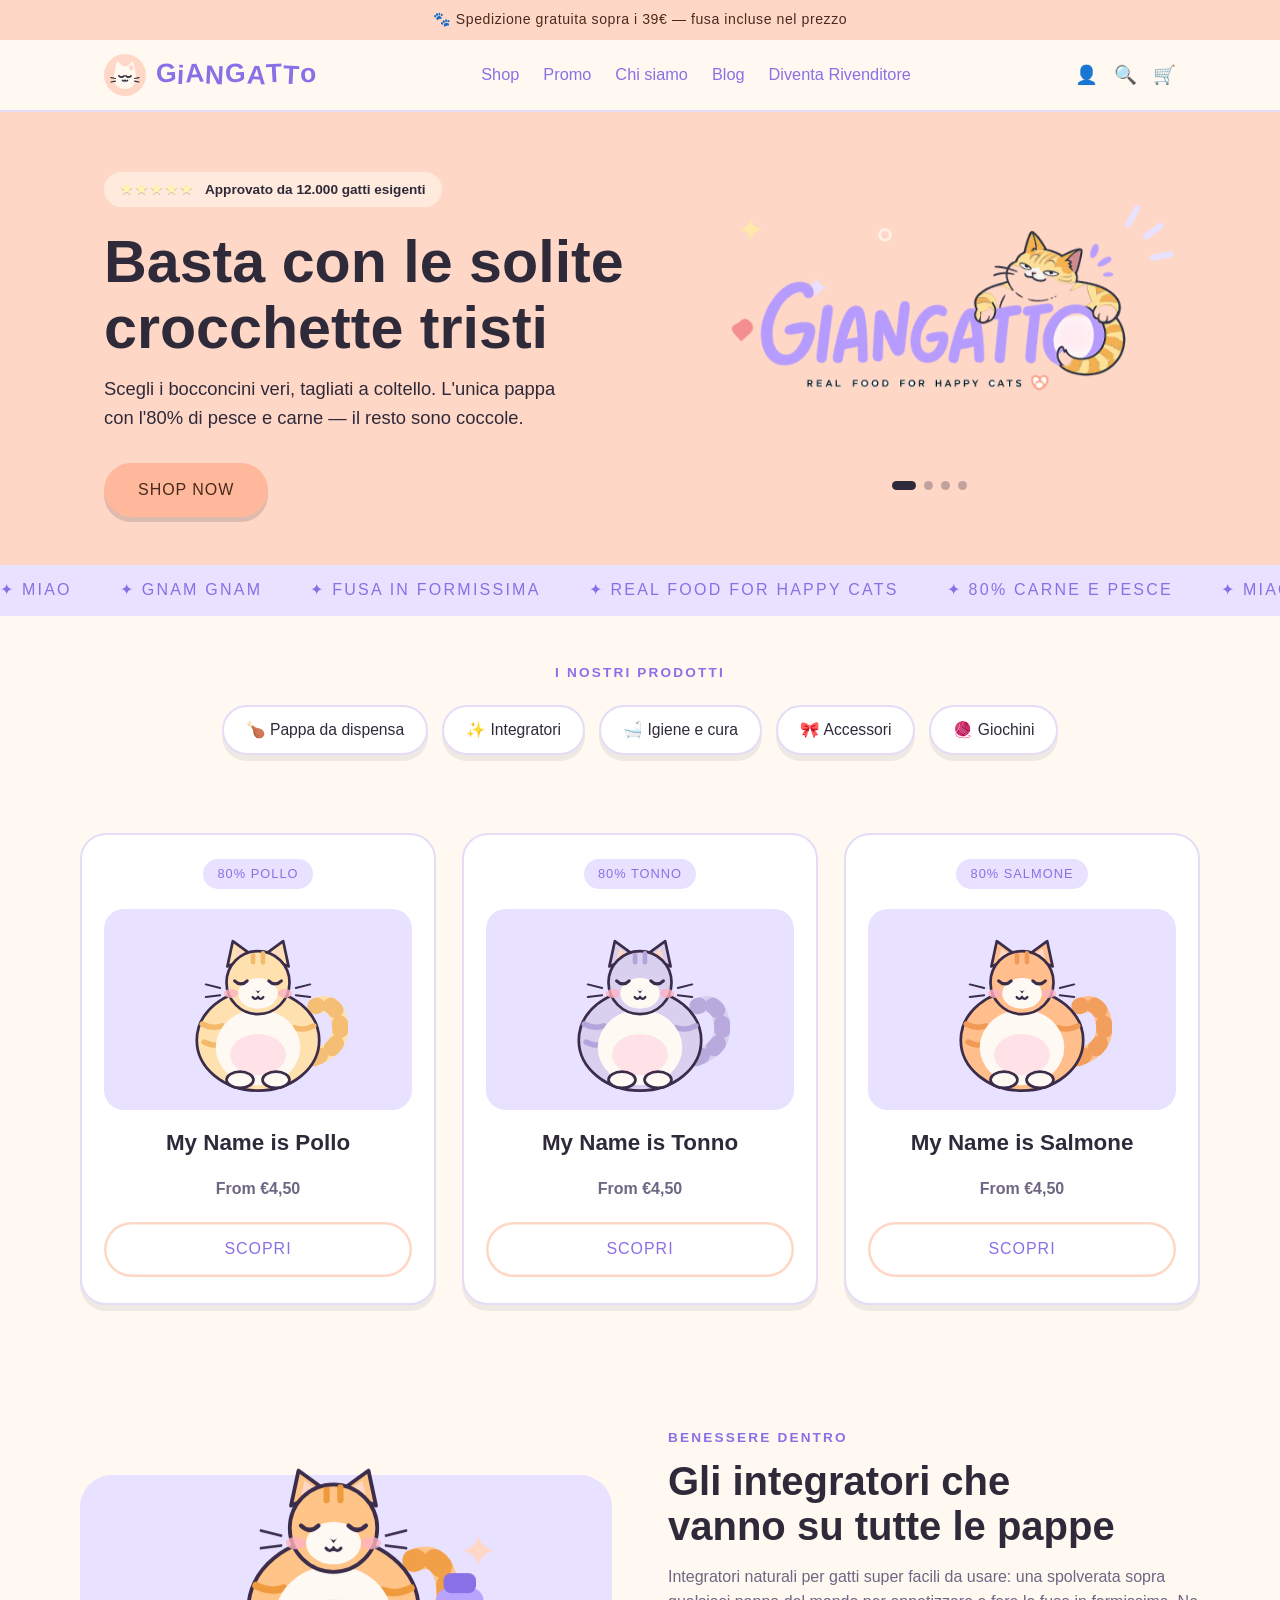
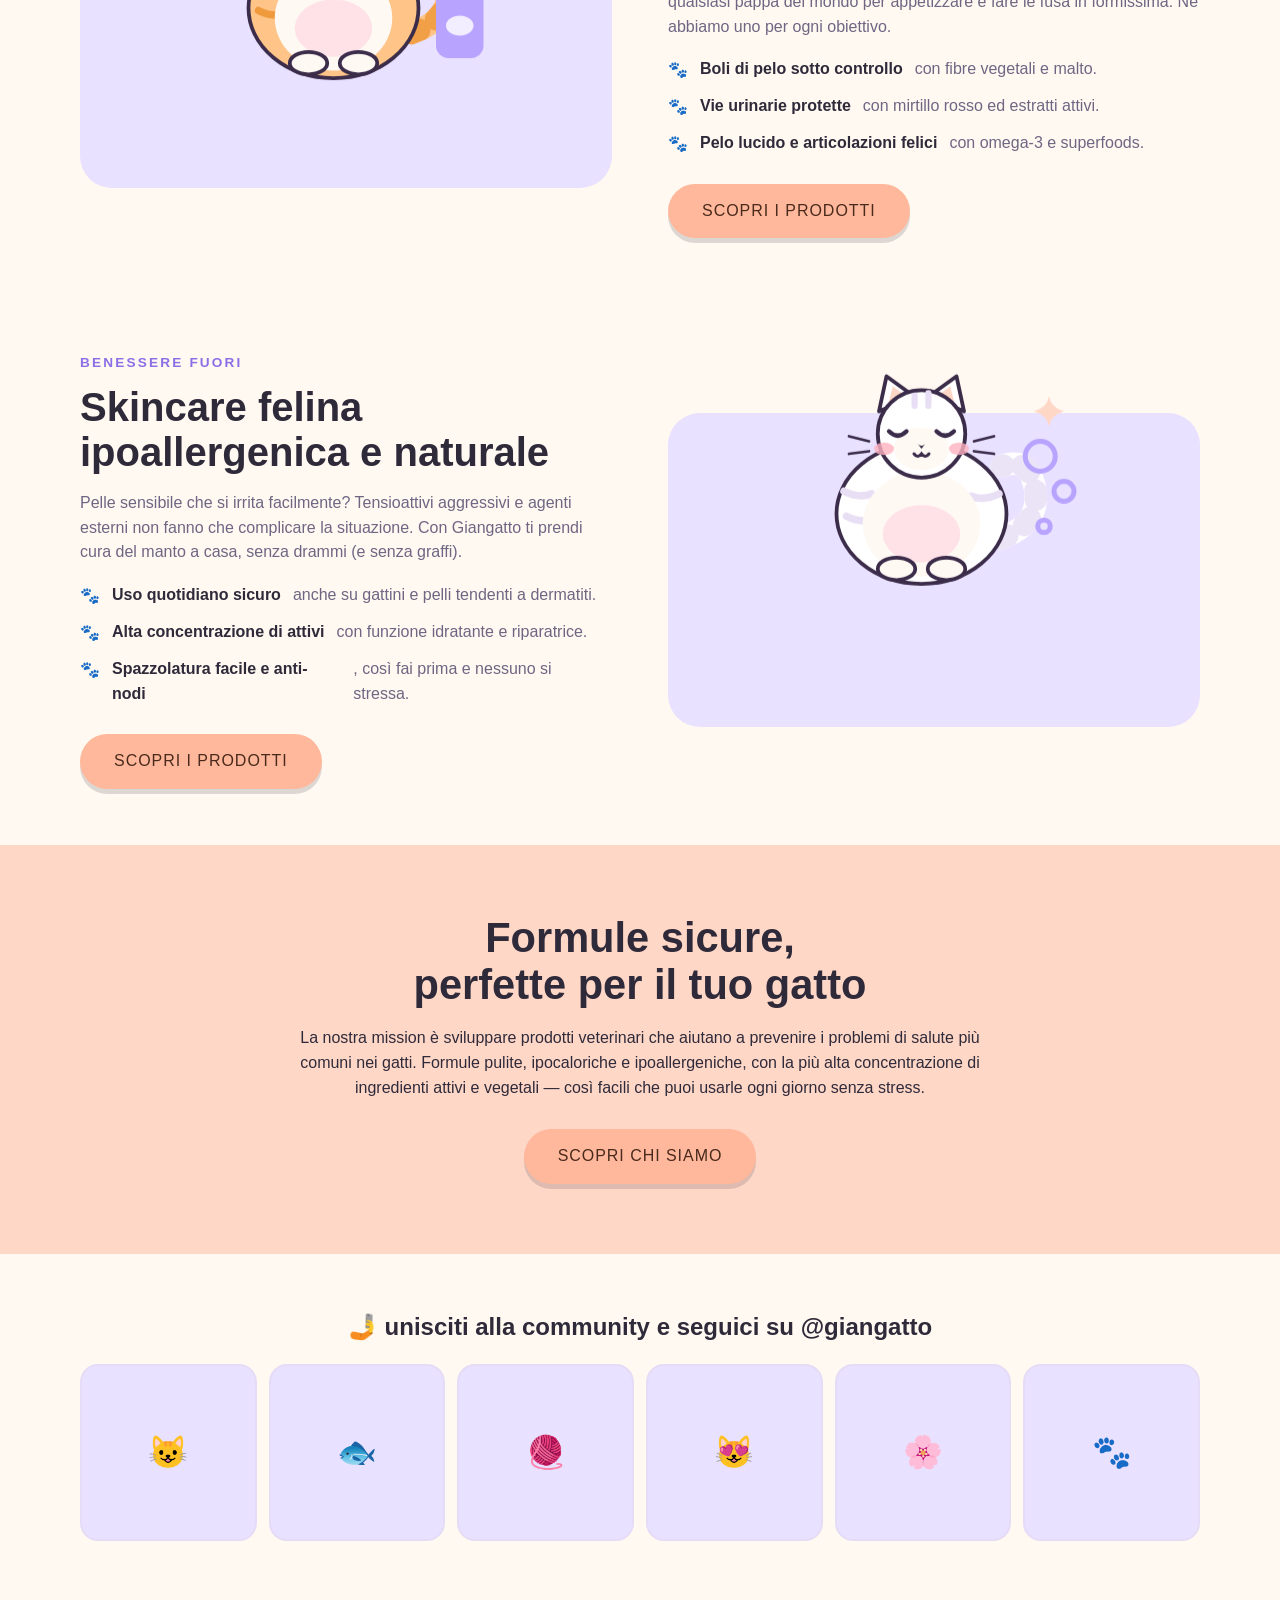
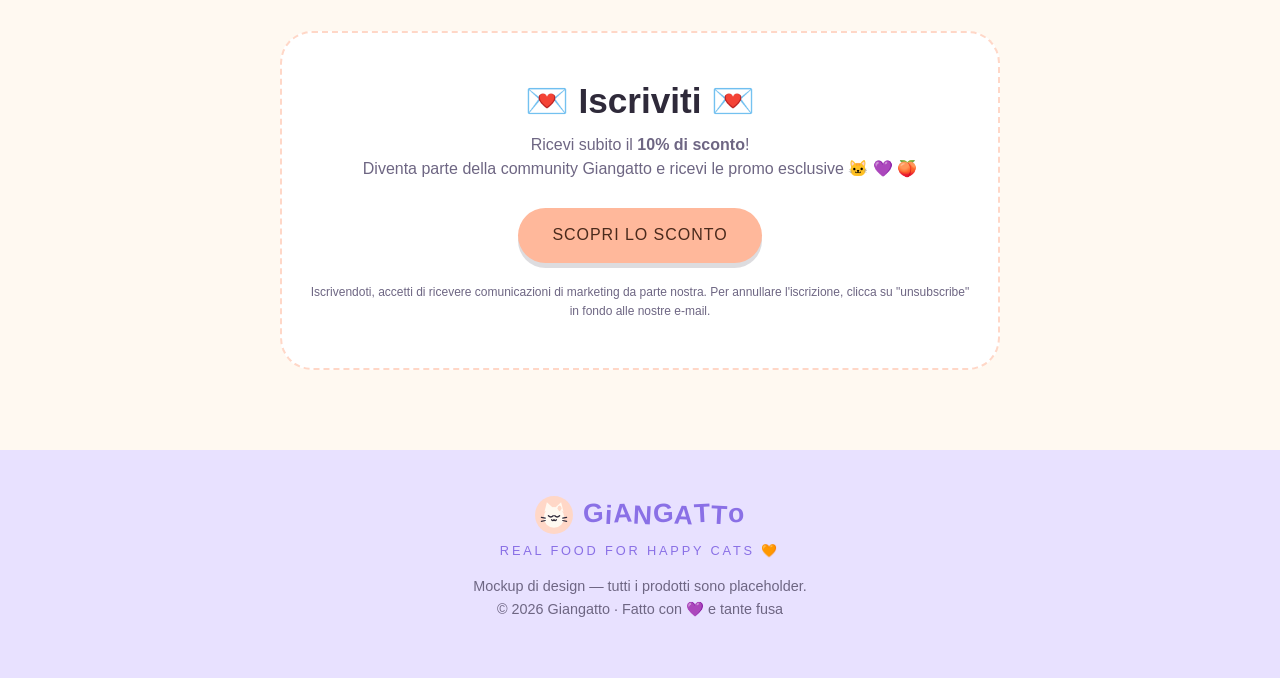
==== landing-gatti.html @ 300fe0b6 "Initial commit" ====
<!DOCTYPE html>
<html lang="it">
<head>
  <meta charset="utf-8">
  <meta name="viewport" content="width=device-width, initial-scale=1">
  <title>GIANGATTO — Real food for happy cats</title>
  <link rel="stylesheet" href="style.css">
</head>
<body>

<!-- Gattone GIANGATTO: cicciotto e sornione, definito una volta e ricolorato con custom properties -->
<svg width="0" height="0" style="position:absolute" aria-hidden="true">
  <defs>
    <g id="chubbyCat">
      <!-- coda spessa arrotolata -->
      <path d="M162 148 Q198 136 190 104 Q184 82 164 90" fill="none"
            stroke="var(--fur, #FFC488)" stroke-width="18" stroke-linecap="round"/>
      <path d="M162 148 Q198 136 190 104 Q184 82 164 90" fill="none"
            stroke="var(--stripe, #F09A3E)" stroke-width="18" stroke-linecap="round"
            stroke-dasharray="7 16" opacity="0.85"/>
      <!-- orecchie piccole -->
      <path d="M66 46 L72 18 L94 34 Z" fill="var(--fur, #FFC488)"
            stroke="var(--outline, #3B2C4A)" stroke-width="3" stroke-linejoin="round"/>
      <path d="M134 46 L128 18 L106 34 Z" fill="var(--fur, #FFC488)"
            stroke="var(--outline, #3B2C4A)" stroke-width="3" stroke-linejoin="round"/>
      <path d="M74 38 L77 26 L88 34 Z" fill="#FFD7C7"/>
      <path d="M126 38 L123 26 L112 34 Z" fill="#FFD7C7"/>
      <!-- corpone a pera -->
      <ellipse cx="100" cy="128" rx="68" ry="56" fill="var(--fur, #FFC488)"
               stroke="var(--outline, #3B2C4A)" stroke-width="3"/>
      <!-- strisce sui fianchi -->
      <path d="M38 110 q12 6 22 2" fill="none" stroke="var(--stripe, #F09A3E)" stroke-width="6" stroke-linecap="round"/>
      <path d="M40 130 q12 6 22 2" fill="none" stroke="var(--stripe, #F09A3E)" stroke-width="6" stroke-linecap="round"/>
      <path d="M162 112 q-12 6 -22 2" fill="none" stroke="var(--stripe, #F09A3E)" stroke-width="6" stroke-linecap="round"/>
      <!-- pancione bianco con blush rosa -->
      <ellipse cx="100" cy="136" rx="47" ry="42" fill="#FFF9F4"/>
      <ellipse cx="100" cy="144" rx="31" ry="23" fill="#FFCFDC" opacity="0.55"/>
      <!-- testa piccola rispetto al corpo -->
      <circle cx="100" cy="64" r="35" fill="var(--fur, #FFC488)"
              stroke="var(--outline, #3B2C4A)" stroke-width="3"/>
      <!-- strisce fronte -->
      <rect x="92" y="31" width="5" height="13" rx="2.5" fill="var(--stripe, #F09A3E)"/>
      <rect x="103" y="29" width="5" height="15" rx="2.5" fill="var(--stripe, #F09A3E)"/>
      <!-- muso bianco -->
      <ellipse cx="100" cy="76" rx="22" ry="17" fill="#FFF9F4"/>
      <!-- occhi sornioni a mezza palpebra -->
      <path d="M74 62 q7 7 14 0" fill="none" stroke="var(--outline, #3B2C4A)" stroke-width="3.4" stroke-linecap="round"/>
      <path d="M112 62 q7 7 14 0" fill="none" stroke="var(--outline, #3B2C4A)" stroke-width="3.4" stroke-linecap="round"/>
      <!-- guanciotte -->
      <ellipse cx="70" cy="76" rx="8" ry="5" fill="#FFB3C0" opacity="0.8"/>
      <ellipse cx="130" cy="76" rx="8" ry="5" fill="#FFB3C0" opacity="0.8"/>
      <!-- naso + bocca compiaciuta -->
      <path d="M97 72 Q100 75 103 72 L100 76 Z" fill="var(--outline, #3B2C4A)"/>
      <path d="M94 80 Q97 84 100 80 Q103 84 106 80" fill="none"
            stroke="var(--outline, #3B2C4A)" stroke-width="2.4" stroke-linecap="round"/>
      <!-- baffi -->
      <path d="M58 70 L42 66 M58 78 L42 80" stroke="var(--outline, #3B2C4A)" stroke-width="2.2" stroke-linecap="round"/>
      <path d="M142 70 L158 66 M142 78 L158 80" stroke="var(--outline, #3B2C4A)" stroke-width="2.2" stroke-linecap="round"/>
      <!-- zampette davanti appoggiate sulla panza -->
      <ellipse cx="80" cy="172" rx="15" ry="9" fill="#FFF9F4" stroke="var(--outline, #3B2C4A)" stroke-width="3"/>
      <ellipse cx="120" cy="172" rx="15" ry="9" fill="#FFF9F4" stroke="var(--outline, #3B2C4A)" stroke-width="3"/>
    </g>
    <path id="spark" d="M12 0 Q13.5 9 24 12 Q13.5 15 12 24 Q10.5 15 0 12 Q10.5 9 12 0 Z"/>
    <!-- icona logo: musetto nel cerchio lavanda -->
    <g id="logoMark">
      <circle cx="24" cy="24" r="24" fill="var(--primary, #B8A4FF)"/>
      <g class="ears">
        <path d="M12 20 L15 8 L24 16 Z" fill="#FFF9F1"/>
        <path d="M36 20 L33 8 L24 16 Z" fill="#FFF9F1"/>
      </g>
      <circle cx="24" cy="27" r="13" fill="#FFF9F1"/>
      <path d="M17 25 q3 3 6 0 M25 25 q3 3 6 0" fill="none" stroke="#2F2A3A" stroke-width="1.8" stroke-linecap="round"/>
      <path d="M21 30 q1.5 2 3 0 q1.5 2 3 0" fill="none" stroke="#2F2A3A" stroke-width="1.6" stroke-linecap="round"/>
      <path d="M13 28 L8 27 M13 31 L8 32 M35 28 L40 27 M35 31 L40 32" stroke="#2F2A3A" stroke-width="1.4" stroke-linecap="round"/>
      <path d="M31 12 q2.5 1 2.5 3.5 q0 2 -2.5 4 q-2.5 -2 -2.5 -4 q0 -2.5 2.5 -3.5 Z" fill="#FFD7C7"/>
    </g>
  </defs>
</svg>

<!-- ══ ANNOUNCEMENT ══ -->
<div class="announce">🐾 Spedizione gratuita sopra i 39€ — fusa incluse nel prezzo</div>

<!-- ══ HEADER ══ -->
<header class="site">
  <nav class="nav" aria-label="principale">
    <a class="logo" href="#">
      <svg class="mark" width="42" height="42" viewBox="0 0 48 48" aria-hidden="true"><use href="#logoMark"/></svg>
      <span class="word"><span>G</span><span>i</span><span>A</span><span>N</span><span>G</span><span>A</span><span>T</span><span>T</span><span>o</span></span>
    </a>
    <div class="nav-links">
      <a href="#prodotti">Shop</a>
      <a href="#">Promo</a>
      <a href="#mission">Chi siamo</a>
      <a href="#">Blog</a>
      <a href="#">Diventa Rivenditore</a>
    </div>
    <div class="nav-icons" aria-hidden="true">
      <a href="#" title="Account">👤</a>
      <a href="#" title="Cerca">🔍</a>
      <a href="#" title="Carrello">🛒</a>
    </div>
  </nav>
</header>

<!-- ══ HERO ══ -->
<section class="hero">
  <div class="hero-inner">
    <div>
      <span class="proof"><span class="stars" aria-hidden="true">★★★★★</span> Approvato da 12.000 gatti esigenti</span>
      <h1>Basta con le solite crocchette tristi</h1>
      <p class="sub">Scegli i bocconcini veri, tagliati a coltello.
      L'unica pappa con l'80% di pesce e carne — il resto sono coccole.</p>
      <a class="btn" href="#prodotti">Shop now</a>
    </div>
    <div class="hero-art">
      <svg viewBox="0 0 560 340" width="520" role="img"
           aria-label="Logotipo Giangatto con gattone sornione sdraiato sulla O">
        <!-- livello 1: accenti di sfondo (parallax veloce) -->
        <g data-plx="0.22">
          <path d="M506 58 l10 -18 M526 72 l16 -12 M534 96 l20 -4"
                stroke="#E8E1FF" stroke-width="7" stroke-linecap="round" fill="none"/>
          <use href="#spark" x="66" y="52" fill="#FFE9A8" class="sparkle"/>
          <use href="#spark" x="140" y="118" fill="#E8E1FF" class="sparkle s2"/>
          <path d="M64 170 q7 -9 14 -1 q6 7 -2 14 l-9 8 l-8 -9 q-7 -8 5 -12 Z" fill="#F58E8E"/>
          <circle cx="230" cy="70" r="6" fill="none" stroke="#FFF9F1" stroke-width="3" opacity="0.8"/>
        </g>
        <!-- livello 2: logo Giangatto (soggetto, parallax lento) -->
        <g data-plx="0.09">
          <image href="giangatto-logo.png" x="25" y="0" width="510" height="340" />
        </g>
      </svg>
      <div class="hero-dots" aria-hidden="true"><i class="on"></i><i></i><i></i><i></i></div>
    </div>
  </div>
</section>

<!-- ══ MARQUEE ══ -->
<div class="marquee" aria-hidden="true">
  <div class="marquee-track">
    <span>✦ Miao</span><span>✦ Gnam gnam</span><span>✦ Fusa in formissima</span><span>✦ Real food for happy cats</span><span>✦ 80% carne e pesce</span>
    <span>✦ Miao</span><span>✦ Gnam gnam</span><span>✦ Fusa in formissima</span><span>✦ Real food for happy cats</span><span>✦ 80% carne e pesce</span>
  </div>
</div>

<!-- ══ CATEGORIE ══ -->
<section class="cats-nav wrap reveal">
  <span class="eyebrow">I nostri prodotti</span>
  <div class="chips">
    <a class="chip" href="#prodotti">🍗 Pappa da dispensa</a>
    <a class="chip" href="#dentro">✨ Integratori</a>
    <a class="chip" href="#fuori">🛁 Igiene e cura</a>
    <a class="chip" href="#">🎀 Accessori</a>
    <a class="chip" href="#">🧶 Giochini</a>
  </div>
</section>

<!-- ══ PRODOTTI ══ -->
<section class="products wrap" id="prodotti">
  <div class="grid3">
    <article class="card reveal">
      <span class="badge">80% pollo</span>
      <div class="art">
        <svg viewBox="0 0 200 190" width="180" role="img" aria-label="Gattone crema"
             style="--fur:#FFE1B0; --stripe:#F4B96B; --outline:#3B2C4A">
          <use href="#chubbyCat"/>
        </svg>
      </div>
      <h3>My Name is Pollo</h3>
      <p class="price">From €4,50</p>
      <a class="btn btn-ghost" href="#">Scopri</a>
    </article>
    <article class="card reveal">
      <span class="badge">80% tonno</span>
      <div class="art">
        <svg viewBox="0 0 200 190" width="180" role="img" aria-label="Gattone lilla"
             style="--fur:#D9CFEF; --stripe:#B4A4DC; --outline:#3B2C4A">
          <use href="#chubbyCat"/>
        </svg>
      </div>
      <h3>My Name is Tonno</h3>
      <p class="price">From €4,50</p>
      <a class="btn btn-ghost" href="#">Scopri</a>
    </article>
    <article class="card reveal">
      <span class="badge">80% salmone</span>
      <div class="art">
        <svg viewBox="0 0 200 190" width="180" role="img" aria-label="Gattone rosso"
             style="--fur:#FFBE8C; --stripe:#F09A55; --outline:#3B2C4A">
          <use href="#chubbyCat"/>
        </svg>
      </div>
      <h3>My Name is Salmone</h3>
      <p class="price">From €4,50</p>
      <a class="btn btn-ghost" href="#">Scopri</a>
    </article>
  </div>
</section>

<!-- ══ BENESSERE DENTRO ══ -->
<section class="split wrap" id="dentro">
  <div class="split-inner">
    <div class="split-art reveal">
      <svg viewBox="0 0 240 200" width="300" role="img" aria-label="Gattone con integratore"
           data-plx="0.06" style="--fur:#FFC488; --stripe:#F09A3E; --outline:#3B2C4A">
        <use href="#chubbyCat" x="10" y="8"/>
        <rect x="192" y="120" width="38" height="56" rx="10" fill="#B8A4FF"/>
        <rect x="198" y="108" width="26" height="16" rx="6" fill="#8A70E6"/>
        <ellipse cx="211" cy="150" rx="11" ry="8" fill="#F3EEFF"/>
        <use href="#spark" x="214" y="78" fill="#FFD7C7" class="sparkle"/>
      </svg>
    </div>
    <div class="reveal">
      <span class="eyebrow">Benessere dentro</span>
      <h2>Gli integratori che vanno su tutte le pappe</h2>
      <p>Integratori naturali per gatti super facili da usare: una spolverata sopra
      qualsiasi pappa del mondo per appetizzare e fare le fusa in formissima.
      Ne abbiamo uno per ogni obiettivo.</p>
      <ul class="checklist">
        <li><strong>Boli di pelo sotto controllo</strong> con fibre vegetali e malto.</li>
        <li><strong>Vie urinarie protette</strong> con mirtillo rosso ed estratti attivi.</li>
        <li><strong>Pelo lucido e articolazioni felici</strong> con omega-3 e superfoods.</li>
      </ul>
      <a class="btn" href="#">Scopri i prodotti</a>
    </div>
  </div>
</section>

<!-- ══ BENESSERE FUORI ══ -->
<section class="split flip wrap" id="fuori">
  <div class="split-inner">
    <div class="split-art reveal">
      <svg viewBox="0 0 240 200" width="300" role="img" aria-label="Gattone con bolle di sapone"
           data-plx="0.06" style="--fur:#FFFFFF; --stripe:#E8DFF5; --outline:#3B2C4A">
        <use href="#chubbyCat" x="10" y="8"/>
        <circle cx="205" cy="90" r="12" fill="none" stroke="#B8A4FF" stroke-width="4"/>
        <circle cx="224" cy="118" r="8" fill="none" stroke="#B8A4FF" stroke-width="4"/>
        <circle cx="208" cy="146" r="5" fill="none" stroke="#B8A4FF" stroke-width="4"/>
        <use href="#spark" x="200" y="42" fill="#FFD7C7" class="sparkle s2"/>
      </svg>
    </div>
    <div class="reveal">
      <span class="eyebrow">Benessere fuori</span>
      <h2>Skincare felina ipoallergenica e naturale</h2>
      <p>Pelle sensibile che si irrita facilmente? Tensioattivi aggressivi e agenti esterni
      non fanno che complicare la situazione. Con Giangatto ti prendi cura del manto a casa,
      senza drammi (e senza graffi).</p>
      <ul class="checklist">
        <li><strong>Uso quotidiano sicuro</strong> anche su gattini e pelli tendenti a dermatiti.</li>
        <li><strong>Alta concentrazione di attivi</strong> con funzione idratante e riparatrice.</li>
        <li><strong>Spazzolatura facile e anti-nodi</strong>, così fai prima e nessuno si stressa.</li>
      </ul>
      <a class="btn" href="#">Scopri i prodotti</a>
    </div>
  </div>
</section>

<!-- ══ MISSION ══ -->
<section class="mission" id="mission">
  <h2>Formule sicure, perfette per il tuo gatto</h2>
  <p>La nostra mission è sviluppare prodotti veterinari che aiutano a prevenire i problemi
  di salute più comuni nei gatti. Formule pulite, ipocaloriche e ipoallergeniche, con la più
  alta concentrazione di ingredienti attivi e vegetali — così facili che puoi usarle ogni
  giorno senza stress.</p>
  <a class="btn" href="#">Scopri chi siamo</a>
</section>

<!-- ══ COMMUNITY ══ -->
<section class="community wrap reveal">
  <h2 class="display" style="font-size:1.5rem">🤳 unisciti alla community e seguici su @giangatto</h2>
  <div class="igrow" aria-hidden="true">
    <div class="ph">😺</div><div class="ph">🐟</div><div class="ph">🧶</div>
    <div class="ph">😻</div><div class="ph">🌸</div><div class="ph">🐾</div>
  </div>
</section>

<!-- ══ NEWSLETTER ══ -->
<section class="newsletter wrap">
  <div class="news-box reveal">
    <h2>💌 Iscriviti 💌</h2>
    <p>Ricevi subito il <strong>10% di sconto</strong>!<br>
    Diventa parte della community Giangatto e ricevi le promo esclusive 🐱 💜 🍑</p>
    <a class="btn" href="#">Scopri lo sconto</a>
    <small>Iscrivendoti, accetti di ricevere comunicazioni di marketing da parte nostra.
    Per annullare l'iscrizione, clicca su "unsubscribe" in fondo alle nostre e-mail.</small>
  </div>
</section>

<!-- ══ FOOTER ══ -->
<footer class="site">
  <a class="logo" href="#">
    <svg class="mark" width="38" height="38" viewBox="0 0 48 48" aria-hidden="true"><use href="#logoMark"/></svg>
    <span class="word"><span>G</span><span>i</span><span>A</span><span>N</span><span>G</span><span>A</span><span>T</span><span>T</span><span>o</span></span>
  </a>
  <p class="tagline">Real food for happy cats 🧡</p>
  <p>Mockup di design — tutti i prodotti sono placeholder.<br>
  © 2026 Giangatto · Fatto con 💜 e tante fusa</p>
</footer>

<script>
  document.documentElement.classList.add('js');
  const io = new IntersectionObserver((entries) => {
    for (const e of entries) {
      if (e.isIntersecting) { e.target.classList.add('in'); io.unobserve(e.target); }
    }
  }, { threshold: 0.15 });
  document.querySelectorAll('.reveal').forEach((el) => io.observe(el));

  // Parallax: layer dell'hero legati allo scroll + puntatore, illustrazioni
  // di sezione legate alla posizione nel viewport.
  if (!matchMedia('(prefers-reduced-motion: reduce)').matches) {
    const layers = [...document.querySelectorAll('[data-plx]')];
    const heroArt = document.querySelector('.hero-art');
    let mx = 0, my = 0;
    heroArt.addEventListener('pointermove', (e) => {
      const r = heroArt.getBoundingClientRect();
      mx = (e.clientX - r.left) / r.width - 0.5;
      my = (e.clientY - r.top) / r.height - 0.5;
    });
    heroArt.addEventListener('pointerleave', () => { mx = 0; my = 0; });

    const tick = () => {
      const vhMid = innerHeight / 2;
      for (const el of layers) {
        const s = parseFloat(el.dataset.plx);
        if (el.closest('.hero-art')) {
          const dx = mx * s * 160;
          const dy = scrollY * s * 1.6 + my * s * 120;
          el.style.transform = `translate3d(${dx.toFixed(1)}px, ${dy.toFixed(1)}px, 0)`;
        } else {
          const r = el.parentElement.getBoundingClientRect();
          const dy = (r.top + r.height / 2 - vhMid) * -s;
          el.style.transform = `translate3d(0, ${dy.toFixed(1)}px, 0)`;
        }
      }
      requestAnimationFrame(tick);
    };
    requestAnimationFrame(tick);
  }
</script>
</body>
</html>
---- style.css ----
:root {
  --bg: #FFF9F1;
  --ink: #2F2A3A;
  --ink-soft: #6E6683;
  --primary: #ffd7c7;
  --primary-deep: #8A70E6;
  --band: #E8E1FF;
  --cta: #FFD7C7;
  --cta-strong: #FFB89B;
  --cta-hover: #FFA987;
  --cta-ink: #4A2A1C;
  --card: #FFFFFF;
  --line: #E5DCF7;
  --star: #FFB13D;
  --outline: #3B2C4A;
  --shadow: 0 6px 0 rgba(47, 42, 58, 0.08);
  --font-display: "Chalkboard SE", "Comic Sans MS", "Marker Felt", "Segoe Print",
    ui-rounded, "Arial Rounded MT Bold", sans-serif;
}
@media (prefers-color-scheme: dark) {
  :root {
    --bg: #221E2E;
    --ink: #F0EAFF;
    --ink-soft: #B7ACD6;
    --primary: #B8A4FF;
    --primary-deep: #C9BAFF;
    --band: #322B47;
    --card: #2C2640;
    --line: #443B60;
    --shadow: 0 6px 0 rgba(0, 0, 0, 0.3);
  }
}
:root[data-theme="light"] {
  --bg: #FFF9F1; --ink: #2F2A3A; --ink-soft: #6E6683; --primary-deep: #8A70E6;
  --band: #E8E1FF; --card: #FFFFFF; --line: #E5DCF7;
  --shadow: 0 6px 0 rgba(47, 42, 58, 0.08);
}
:root[data-theme="dark"] {
  --bg: #221E2E; --ink: #F0EAFF; --ink-soft: #B7ACD6; --primary-deep: #C9BAFF;
  --band: #322B47; --card: #2C2640; --line: #443B60;
  --shadow: 0 6px 0 rgba(0, 0, 0, 0.3);
}

* { box-sizing: border-box; }
body {
  margin: 0;
  background: var(--bg);
  color: var(--ink);
  font-family: -apple-system, "SF Pro Text", "Segoe UI", Roboto, sans-serif;
  line-height: 1.55;
}
h1, h2, h3, .display {
  font-family: var(--font-display);
  font-weight: 700;
  line-height: 1.12;
  text-wrap: balance;
  margin: 0;
}
a { color: inherit; }
img, svg { max-width: 100%; }
.wrap { max-width: 1120px; margin: 0 auto; padding: 0 24px; }
.eyebrow {
  font-family: var(--font-display);
  font-size: 0.85rem; font-weight: 700; letter-spacing: 0.16em;
  text-transform: uppercase; color: var(--primary-deep);
}
.btn {
  display: inline-block; border: none; cursor: pointer;
  font-family: var(--font-display);
  font-size: 1rem; letter-spacing: 0.06em; text-transform: uppercase;
  text-decoration: none; padding: 15px 34px; border-radius: 999px;
  background: var(--cta-strong); color: var(--cta-ink);
  box-shadow: 0 5px 0 rgba(47, 42, 58, 0.16);
  transition: transform 0.15s ease, background 0.15s ease;
}
.btn:hover { background: var(--cta-hover); transform: translateY(-2px) rotate(-1deg); }
.btn:focus-visible, a:focus-visible {
  outline: 3px solid var(--primary-deep); outline-offset: 3px;
}
.btn-ghost {
  background: transparent; color: var(--primary-deep);
  box-shadow: inset 0 0 0 2.5px var(--primary);
}
.btn-ghost:hover { background: var(--primary); color: #fff; }

/* ── Announcement bar ─────────────────────────── */
.announce {
  background: var(--cta); color: var(--cta-ink);
  text-align: center; padding: 9px 16px;
  font-family: var(--font-display);
  font-size: 0.88rem; letter-spacing: 0.04em;
}

/* ── Header ───────────────────────────────────── */
header.site {
  background: var(--bg); border-bottom: 2px solid var(--line);
  position: sticky; top: 0; z-index: 20;
}
.nav {
  display: flex; align-items: center; gap: 28px;
  padding: 14px 24px; max-width: 1120px; margin: 0 auto;
}
.logo {
  display: inline-flex; align-items: center; gap: 10px; text-decoration: none;
}
.logo .mark { flex: none; }
.logo .mark .ears { transform-origin: 50% 70%; }
.logo:hover .mark .ears { animation: earwiggle 0.5s ease; }
@keyframes earwiggle {
  0%, 100% { transform: rotate(0deg); }
  30% { transform: rotate(-6deg); }
  70% { transform: rotate(5deg); }
}
.logo .word {
  font-family: var(--font-display); font-weight: 700;
  font-size: 1.65rem; color: var(--primary-deep); letter-spacing: 0.03em;
  display: flex; align-items: baseline;
}
.logo .word span { display: inline-block; }
.logo .word span:nth-child(odd)  { transform: rotate(-3deg) translateY(-1px); }
.logo .word span:nth-child(even) { transform: rotate(3deg)  translateY(1px);  }
.nav-links { display: flex; gap: 24px; flex: 1; justify-content: center; flex-wrap: wrap; }
.nav-links a {
  font-family: var(--font-display);
  text-decoration: none; color: var(--primary-deep); font-size: 1.02rem;
}
.nav-links a:hover { text-decoration: underline; text-underline-offset: 6px; }
.nav-icons { display: flex; gap: 16px; font-size: 1.15rem; }
.nav-icons a { text-decoration: none; }

/* ── Hero ─────────────────────────────────────── */
.hero { background: var(--primary); color: #2F2A3A; overflow: hidden; }
.hero-inner {
  display: grid; grid-template-columns: 1.05fr 0.95fr; gap: 32px;
  align-items: center; max-width: 1120px; margin: 0 auto;
  padding: 60px 24px 48px;
}
.hero .stars { color: #FFF3B0; letter-spacing: 2px; text-shadow: 0 1px 0 rgba(47,42,58,.25); }
.hero .proof {
  display: inline-flex; align-items: center; gap: 10px;
  background: rgba(255, 249, 241, 0.55); border-radius: 999px;
  padding: 7px 16px; font-size: 0.85rem; font-weight: 700;
}
.hero h1 { font-size: clamp(2.3rem, 5vw, 3.7rem); margin: 22px 0 14px; }
.hero p.sub { font-size: 1.15rem; max-width: 30rem; margin: 0 0 30px; }
.hero-art { position: relative; text-align: center; }
.hero-dots { display: flex; gap: 8px; justify-content: center; padding-bottom: 26px; }
.hero-dots i {
  width: 9px; height: 9px; border-radius: 50%;
  background: rgba(47, 42, 58, 0.3);
}
.hero-dots i.on { background: #2F2A3A; width: 24px; border-radius: 6px; }

/* animazioni gatto hero */
.cat-breathe { animation: breathe 4.5s ease-in-out infinite; transform-origin: 50% 90%; }
@keyframes breathe {
  0%, 100% { transform: scale(1, 1); }
  50% { transform: scale(1.015, 0.985); }
}
.cat-tail { animation: tailwag 3.6s ease-in-out infinite; transform-origin: 512px 178px; }
@keyframes tailwag {
  0%, 100% { transform: rotate(0deg); }
  50% { transform: rotate(-6deg); }
}

/* ── Parallax ─────────────────────────────────── */
[data-plx] { will-change: transform; }

/* ── Marquee ──────────────────────────────────── */
.marquee { overflow: hidden; background: var(--band); padding: 13px 0; }
.marquee-track {
  display: flex; gap: 0; white-space: nowrap; width: max-content;
  animation: mscroll 26s linear infinite;
}
.marquee-track span {
  font-family: var(--font-display); font-size: 1rem; letter-spacing: 0.14em;
  text-transform: uppercase; color: var(--primary-deep); padding-right: 48px;
}
@keyframes mscroll { to { transform: translateX(-50%); } }

/* ── Category chips ───────────────────────────── */
.cats-nav { padding: 44px 0 8px; text-align: center; }
.chips { display: flex; gap: 14px; flex-wrap: wrap; justify-content: center; margin-top: 20px; }
.chip {
  display: inline-flex; align-items: center; gap: 8px;
  background: var(--card); border: 2px solid var(--line);
  border-radius: 999px; padding: 11px 22px;
  font-family: var(--font-display);
  font-size: 0.98rem; text-decoration: none;
  box-shadow: var(--shadow); transition: transform 0.15s ease, border-color 0.15s ease;
}
.chip:hover { transform: translateY(-2px) rotate(-1deg); border-color: var(--primary); }

/* ── Products ─────────────────────────────────── */
.products { padding: 40px 0 64px; }
.grid3 { display: grid; grid-template-columns: repeat(3, 1fr); gap: 26px; margin-top: 30px; }
.card {
  background: var(--card); border: 2px solid var(--line); border-radius: 26px;
  padding: 24px 22px 26px; text-align: center; box-shadow: var(--shadow);
  display: flex; flex-direction: column; gap: 6px;
  transition: transform 0.18s ease;
}
.card:hover { transform: translateY(-5px) rotate(-0.5deg); }
.card:hover .art svg { transform: rotate(2deg) scale(1.04); }
.card .art svg { transition: transform 0.25s ease; }
.card .badge {
  align-self: center; background: var(--band); color: var(--primary-deep);
  border-radius: 999px; padding: 5px 14px; font-size: 0.8rem;
  font-family: var(--font-display); letter-spacing: 0.08em; text-transform: uppercase;
}
.card h3 { font-size: 1.4rem; margin-top: 10px; }
.card .price { color: var(--ink-soft); font-weight: 700; margin-bottom: 14px; }
.card .art {
  background: var(--band); border-radius: 20px; padding: 16px 10px 6px; margin: 14px 0 4px;
}

/* ── Split sections ───────────────────────────── */
.split { padding: 56px 0; }
.split-inner {
  display: grid; grid-template-columns: 1fr 1fr; gap: 56px; align-items: center;
}
.split.flip .split-inner > .split-art { order: 2; }
.split h2 { font-size: clamp(1.7rem, 3.4vw, 2.5rem); margin: 10px 0 16px; }
.split p { color: var(--ink-soft); max-width: 34rem; }
.split-art {
  background: var(--band); border-radius: 32px; padding: 34px 20px 22px; text-align: center;
}
.checklist { list-style: none; padding: 0; margin: 18px 0 28px; display: grid; gap: 12px; }
.checklist li { display: flex; gap: 12px; align-items: flex-start; color: var(--ink-soft); }
.checklist li::before {
  content: "🐾"; flex: none; font-size: 1rem; transform: translateY(1px);
}
.checklist li strong { color: var(--ink); }

/* ── Mission band ─────────────────────────────── */
.mission {
  background: var(--primary); color: #2F2A3A;
  text-align: center; padding: 70px 24px;
}
.mission h2 { font-size: clamp(1.8rem, 3.6vw, 2.6rem); max-width: 22ch; margin: 0 auto 18px; }
.mission p { max-width: 44rem; margin: 0 auto 28px; }

/* ── Community ────────────────────────────────── */
.community { padding: 60px 0 20px; text-align: center; }
.igrow { display: grid; grid-template-columns: repeat(6, 1fr); gap: 12px; margin-top: 24px; }
.igrow .ph {
  aspect-ratio: 1; border-radius: 18px; background: var(--band);
  display: grid; place-items: center; font-size: 2rem;
  border: 2px solid var(--line);
  transition: transform 0.18s ease;
}
.igrow .ph:hover { transform: scale(1.06) rotate(2deg); }

/* ── Newsletter ───────────────────────────────── */
.newsletter { padding: 70px 0 80px; text-align: center; }
.news-box {
  background: var(--card); border: 2.5px dashed var(--primary);
  border-radius: 32px; padding: 48px 28px; max-width: 720px; margin: 0 auto;
}
.news-box h2 { font-size: clamp(1.6rem, 3vw, 2.2rem); margin-bottom: 12px; }
.news-box p { color: var(--ink-soft); margin: 0 0 26px; }
.news-box small { display: block; margin-top: 20px; color: var(--ink-soft); font-size: 0.75rem; }

/* ── Footer ───────────────────────────────────── */
footer.site {
  background: var(--band); padding: 44px 24px; text-align: center;
  color: var(--ink-soft); font-size: 0.9rem;
}
footer.site .logo { justify-content: center; margin-bottom: 6px; }
footer.site .tagline {
  font-family: var(--font-display); letter-spacing: 0.22em; text-transform: uppercase;
  font-size: 0.8rem; color: var(--primary-deep); margin: 0 0 14px;
}

/* ── Sparkle + reveal ─────────────────────────── */
.sparkle { animation: twinkle 2.6s ease-in-out infinite; transform-origin: center; }
.sparkle.s2 { animation-delay: 1.1s; }
@keyframes twinkle {
  0%, 100% { opacity: 1; transform: scale(1); }
  50% { opacity: 0.35; transform: scale(0.75); }
}
.js .reveal { opacity: 0; transform: translateY(20px); transition: opacity 0.6s ease, transform 0.6s ease; }
.js .reveal.in { opacity: 1; transform: none; }

@media (prefers-reduced-motion: reduce) {
  .sparkle, .cat-breathe, .cat-tail, .cat-head, .marquee-track,
  .logo:hover .mark .ears { animation: none; }
  .btn, .card, .chip, .igrow .ph, .card .art svg { transition: none; }
  .js .reveal { opacity: 1; transform: none; transition: none; }
  [data-plx] { transform: none !important; }
}
@media (max-width: 860px) {
  .hero-inner, .split-inner { grid-template-columns: 1fr; }
  .split.flip .split-inner > .split-art { order: 0; }
  .grid3 { grid-template-columns: 1fr; max-width: 420px; margin-inline: auto; }
  .igrow { grid-template-columns: repeat(3, 1fr); }
  .nav-links { display: none; }
}
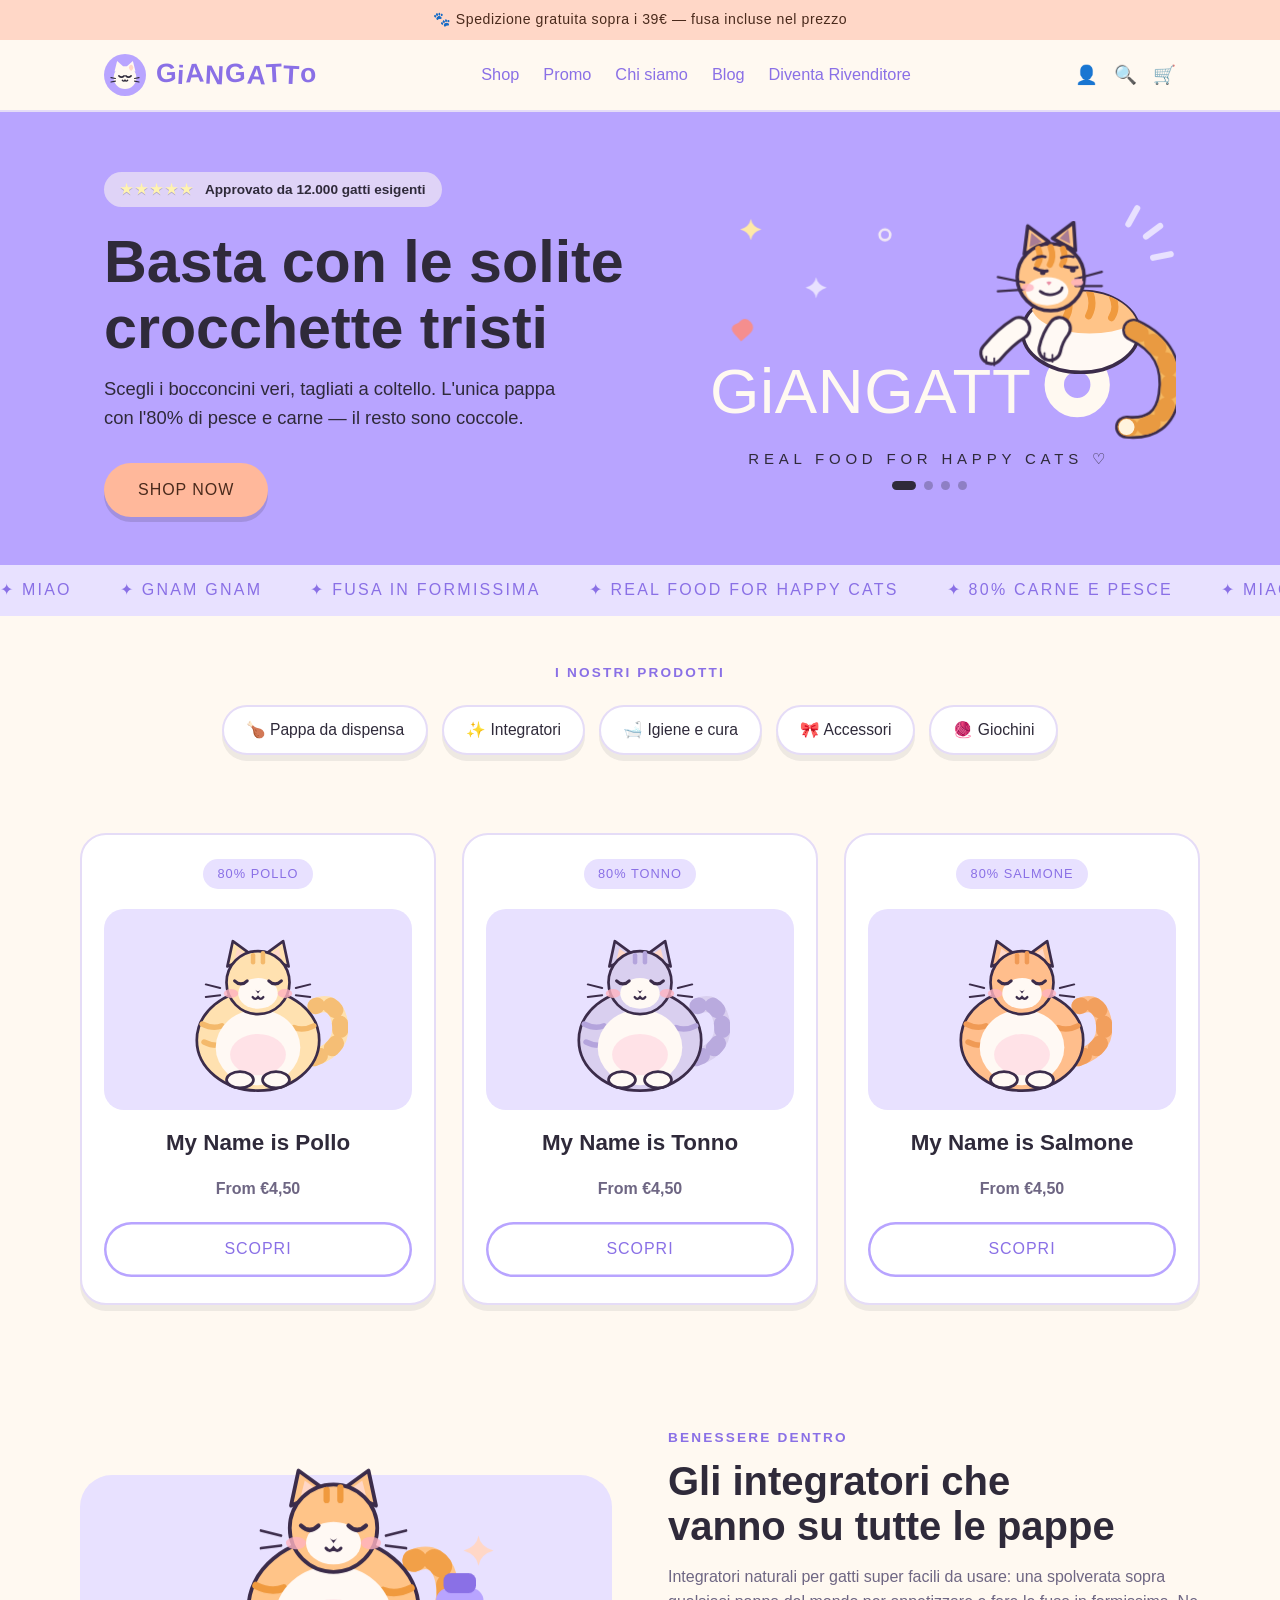
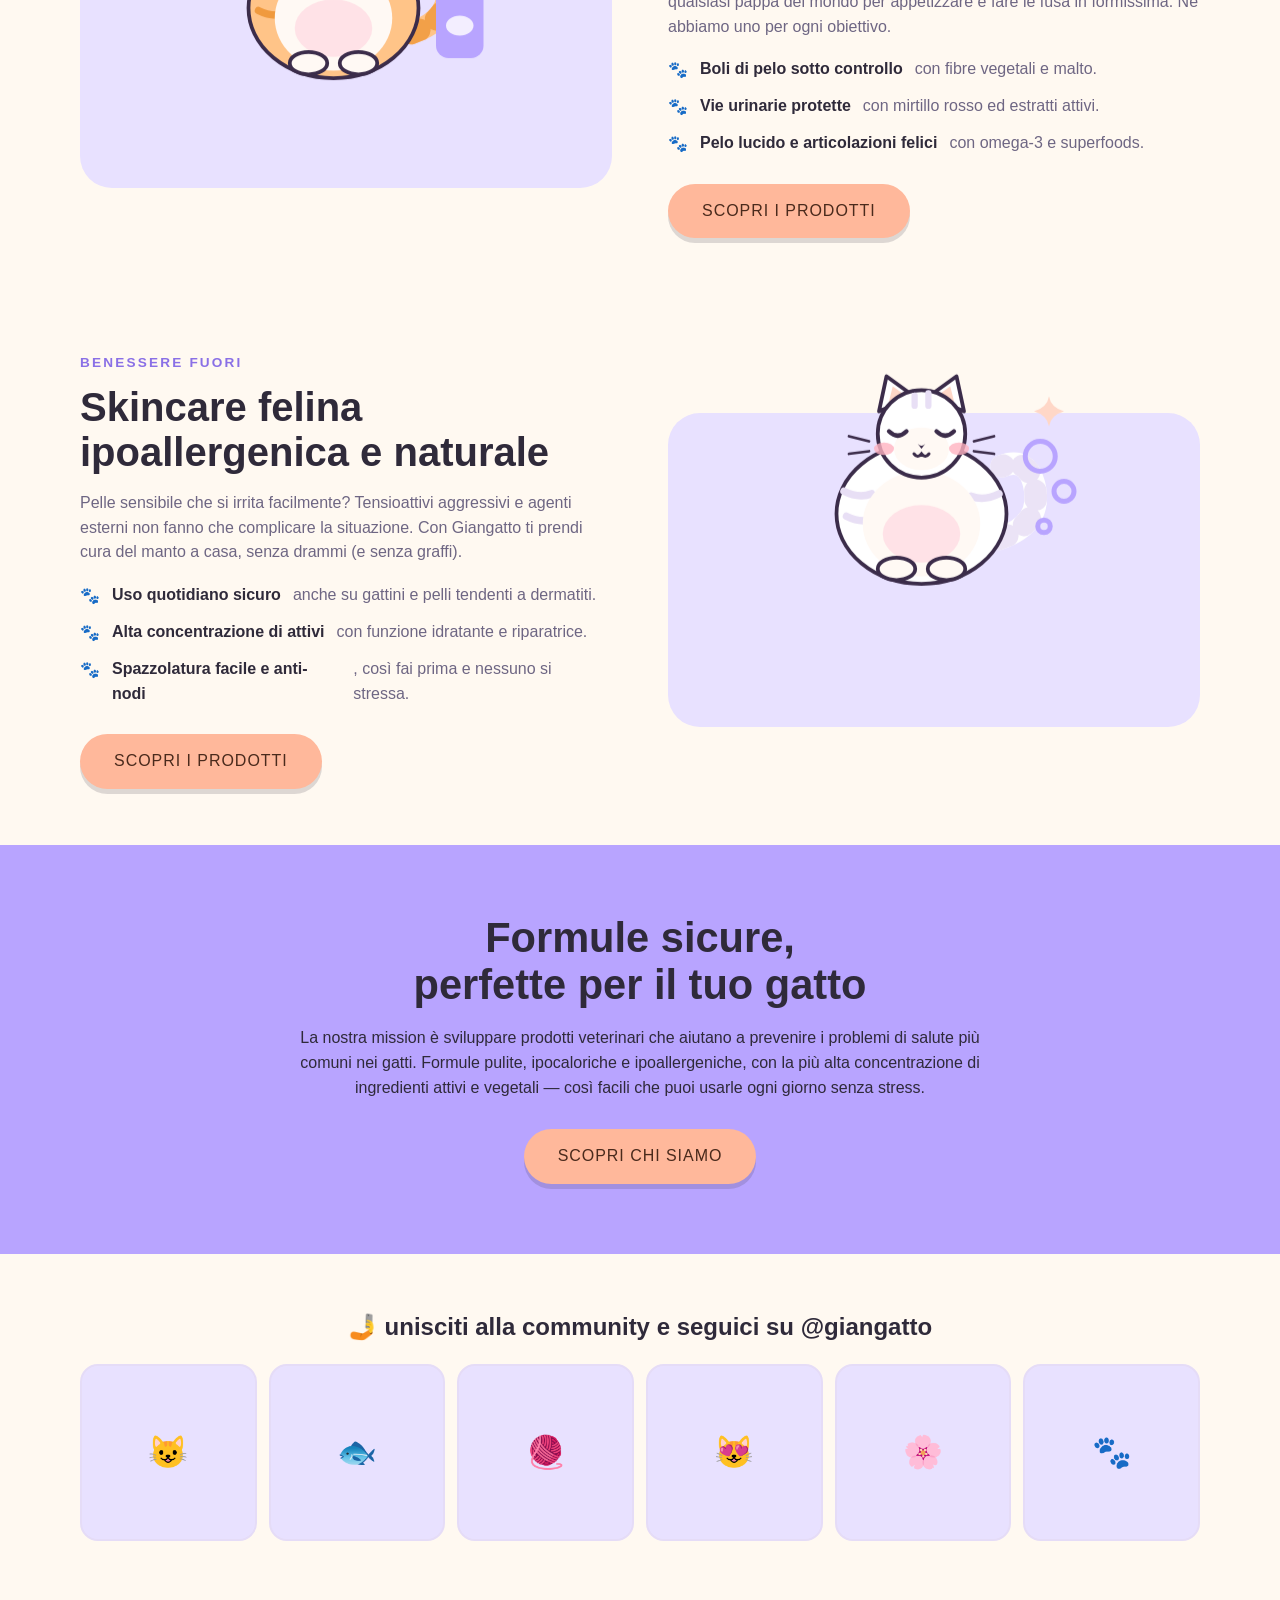
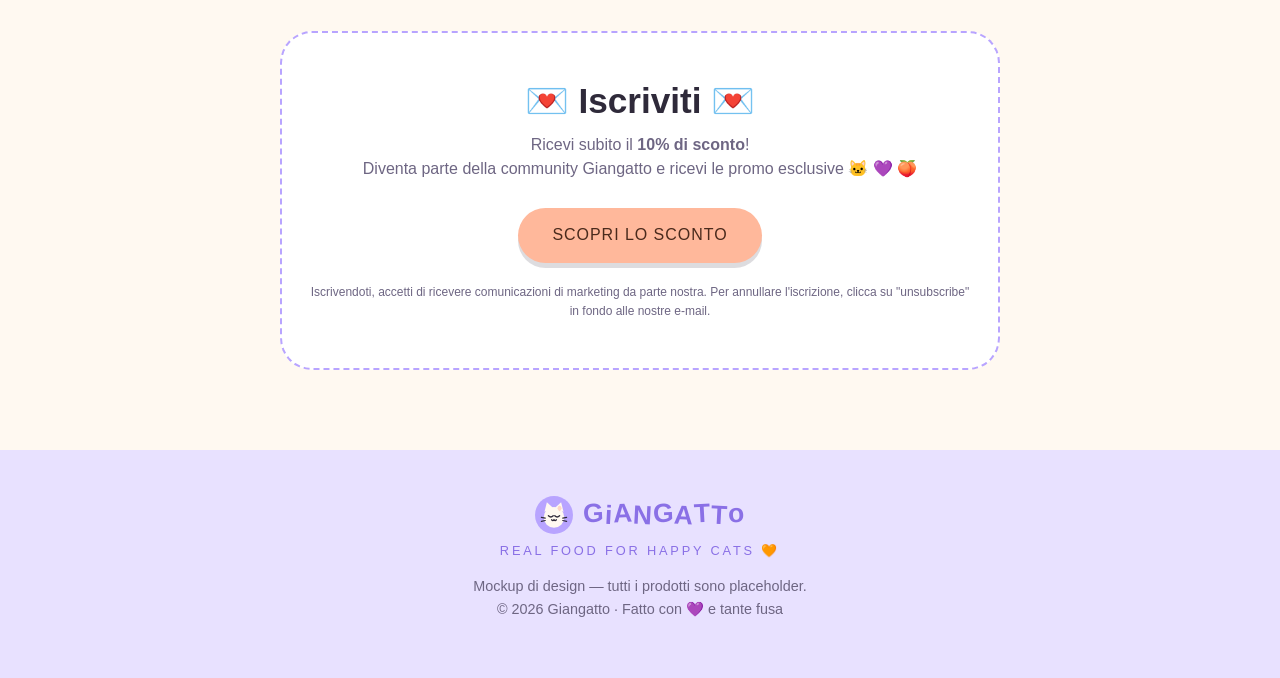
==== commit 419bea2b: "primo commit" ====
--- a/landing-gatti.html
+++ b/landing-gatti.html
@@ -124,9 +124,69 @@
           <path d="M64 170 q7 -9 14 -1 q6 7 -2 14 l-9 8 l-8 -9 q-7 -8 5 -12 Z" fill="#F58E8E"/>
           <circle cx="230" cy="70" r="6" fill="none" stroke="#FFF9F1" stroke-width="3" opacity="0.8"/>
         </g>
-        <!-- livello 2: logo Giangatto (soggetto, parallax lento) -->
+        <!-- livello 2: lockup logo + gatto (soggetto, parallax lento) -->
         <g data-plx="0.09">
-          <image href="giangatto-logo.png" x="25" y="0" width="510" height="340" />
+          <!-- wordmark: GIANGATT + O disegnata come anello -->
+          <text x="396" y="272" text-anchor="end" fill="#FFF9F1"
+                style="font-family: var(--font-display); font-size: 72px; letter-spacing: 0.01em">GiANGATT</text>
+          <circle cx="448" cy="240" r="26" fill="none" stroke="#FFF9F1" stroke-width="22"/>
+          <!-- gattone sornione appollaiato -->
+          <g class="cat-breathe">
+            <!-- corpo: dorso arancio, petto bianco -->
+            <ellipse cx="452" cy="180" rx="66" ry="46" fill="#FFF9F4" stroke="#3B2C4A" stroke-width="4"/>
+            <clipPath id="ggBody"><ellipse cx="452" cy="180" rx="66" ry="46"/></clipPath>
+            <g clip-path="url(#ggBody)">
+              <ellipse cx="462" cy="150" rx="66" ry="32" fill="#FFC488"/>
+              <path d="M436 138 q6 14 -1 26 M462 134 q6 15 -1 28 M488 140 q6 13 -1 24"
+                    fill="none" stroke="#F09A3E" stroke-width="8" stroke-linecap="round"/>
+            </g>
+            <!-- testa 3/4 con espressione compiaciuta -->
+            <path d="M388 92 L392 60 L416 78 Z" fill="#FFC488" stroke="#3B2C4A" stroke-width="4" stroke-linejoin="round"/>
+            <path d="M394 84 L396 68 L408 78 Z" fill="#A87C94"/>
+            <path d="M446 88 L444 56 L420 74 Z" fill="#FFC488" stroke="#3B2C4A" stroke-width="4" stroke-linejoin="round"/>
+            <path d="M440 80 L438 64 L428 74 Z" fill="#A87C94"/>
+            <circle cx="418" cy="118" r="38" fill="#FFC488" stroke="#3B2C4A" stroke-width="4"/>
+            <path d="M404 86 q4 10 -1 18 M418 84 q4 11 -1 20 M432 86 q4 10 -1 18"
+                  fill="none" stroke="#F09A3E" stroke-width="7" stroke-linecap="round"/>
+            <ellipse cx="414" cy="134" rx="24" ry="16" fill="#FFF9F4"/>
+            <!-- sopracciglia + occhi a mezza palpebra con pupille -->
+            <path d="M398 98 q7 -5 14 -3 M430 96 q7 -3 14 -1"
+                  fill="none" stroke="#3B2C4A" stroke-width="3" stroke-linecap="round"/>
+            <path d="M400 108 q7 4 14 3 M434 106 q7 2 14 1"
+                  fill="none" stroke="#3B2C4A" stroke-width="3.5" stroke-linecap="round"/>
+            <ellipse cx="409" cy="113" rx="3.2" ry="2.6" fill="#3B2C4A"/>
+            <ellipse cx="443" cy="110" rx="3.2" ry="2.6" fill="#3B2C4A"/>
+            <!-- nasino + sorrisetto -->
+            <path d="M413 124 q3 -2.5 6 0 l-3 3.5 Z" fill="#E98FA5"/>
+            <path d="M406 134 q8 6 17 3 q7 -2 8 -7" fill="none"
+                  stroke="#3B2C4A" stroke-width="3" stroke-linecap="round"/>
+            <!-- baffi + guanciotte -->
+            <path d="M388 124 L358 118 M388 132 L358 134 M446 120 L476 112 M446 128 L476 128"
+                  stroke="#3B2C4A" stroke-width="2.5" stroke-linecap="round"/>
+            <ellipse cx="392" cy="130" rx="7" ry="4.5" fill="#FFB3C0" opacity="0.8"/>
+            <ellipse cx="448" cy="124" rx="7" ry="4.5" fill="#FFB3C0" opacity="0.8"/>
+            <!-- zampe anteriori appoggiate sulle lettere e sulla O -->
+            <path d="M382 176 Q366 186 351 204" fill="none" stroke="#3B2C4A" stroke-width="28" stroke-linecap="round"/>
+            <path d="M382 176 Q366 186 351 204" fill="none" stroke="#FFF9F4" stroke-width="21" stroke-linecap="round"/>
+            <path d="M428 176 Q420 186 417 200" fill="none" stroke="#3B2C4A" stroke-width="28" stroke-linecap="round"/>
+            <path d="M428 176 Q420 186 417 200" fill="none" stroke="#FFF9F4" stroke-width="21" stroke-linecap="round"/>
+            <path d="M345 208 v8 M354 210 v8 M411 204 v8 M420 206 v8"
+                  stroke="#3B2C4A" stroke-width="2" stroke-linecap="round"/>
+          </g>
+          <!-- coda a ricciolo attorno alla O -->
+          <g class="cat-tail">
+            <path d="M512 178 Q560 200 552 252 Q546 292 504 288" fill="none"
+                  stroke="#3B2C4A" stroke-width="26" stroke-linecap="round"/>
+            <path d="M512 178 Q560 200 552 252 Q546 292 504 288" fill="none"
+                  stroke="#F5B860" stroke-width="20" stroke-linecap="round"/>
+            <path d="M512 178 Q560 200 552 252 Q546 292 504 288" fill="none"
+                  stroke="#E8973F" stroke-width="20" stroke-linecap="round"
+                  stroke-dasharray="8 18" opacity="0.9"/>
+            <circle cx="504" cy="288" r="9" fill="#FFF3DD"/>
+          </g>
+          <!-- tagline -->
+          <text x="280" y="330" text-anchor="middle" fill="#2F2A3A"
+                style="font-family: var(--font-display); font-size: 17px; letter-spacing: 0.32em">REAL FOOD FOR HAPPY CATS ♡</text>
         </g>
       </svg>
       <div class="hero-dots" aria-hidden="true"><i class="on"></i><i></i><i></i><i></i></div>
--- a/style.css
+++ b/style.css
@@ -2,7 +2,7 @@
   --bg: #FFF9F1;
   --ink: #2F2A3A;
   --ink-soft: #6E6683;
-  --primary: #ffd7c7;
+  --primary: #B8A4FF;
   --primary-deep: #8A70E6;
   --band: #E8E1FF;
   --cta: #FFD7C7;
